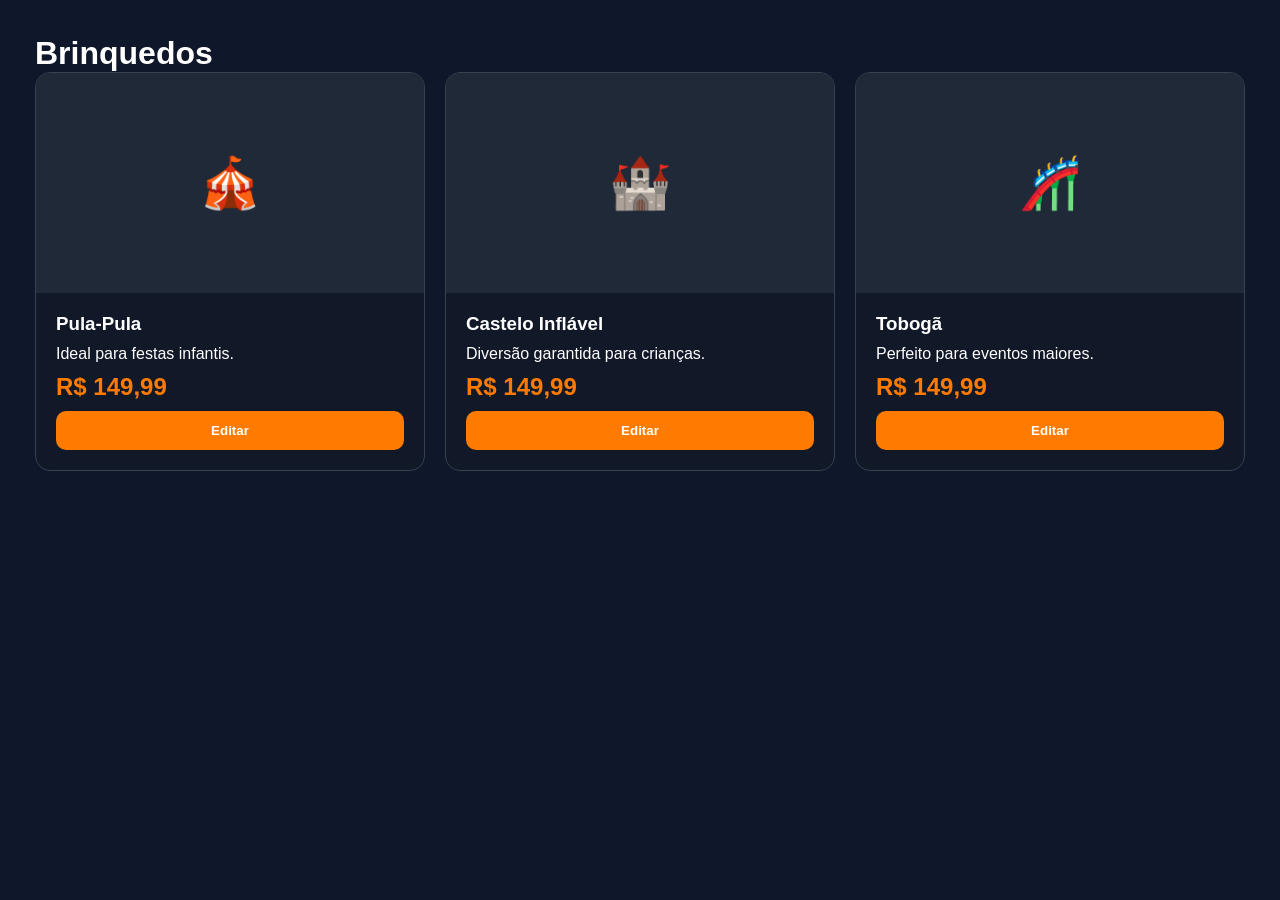
==== brinquedos.html @ 1e8c8607 "Create brinquedos.html" ====
<!DOCTYPE html>
<html lang="pt-BR">
<head>
<meta charset="UTF-8">
<meta name="viewport" content="width=device-width, initial-scale=1.0">

<title>Brinquedos - Encanto Kids</title>

<link rel="stylesheet" href="css/dashboard.css">

<style>

.cards-brinquedos{
    display:grid;
    grid-template-columns:repeat(auto-fit,minmax(280px,1fr));
    gap:20px;
}

.brinquedo-card{
    background:#111827;
    border:1px solid #374151;
    border-radius:15px;
    overflow:hidden;
}

.brinquedo-img{
    height:220px;
    background:#1f2937;
    display:flex;
    justify-content:center;
    align-items:center;
    font-size:50px;
}

.brinquedo-info{
    padding:20px;
}

.brinquedo-info h3{
    margin-bottom:10px;
}

.valor{
    color:#ff7b00;
    font-size:24px;
    font-weight:bold;
    margin:10px 0;
}

.btn{
    width:100%;
    padding:12px;
    border:none;
    border-radius:10px;
    background:#ff7b00;
    color:white;
    font-weight:bold;
    cursor:pointer;
}

</style>

</head>
<body>

<div class="content">

    <h1>Brinquedos</h1>

    <div class="cards-brinquedos">

        <div class="brinquedo-card">

            <div class="brinquedo-img">
                🎪
            </div>

            <div class="brinquedo-info">

                <h3>Pula-Pula</h3>

                <p>Ideal para festas infantis.</p>

                <div class="valor">
                    R$ 149,99
                </div>

                <button class="btn">
                    Editar
                </button>

            </div>

        </div>

        <div class="brinquedo-card">

            <div class="brinquedo-img">
                🏰
            </div>

            <div class="brinquedo-info">

                <h3>Castelo Inflável</h3>

                <p>Diversão garantida para crianças.</p>

                <div class="valor">
                    R$ 149,99
                </div>

                <button class="btn">
                    Editar
                </button>

            </div>

        </div>

        <div class="brinquedo-card">

            <div class="brinquedo-img">
                🎢
            </div>

            <div class="brinquedo-info">

                <h3>Tobogã</h3>

                <p>Perfeito para eventos maiores.</p>

                <div class="valor">
                    R$ 149,99
                </div>

                <button class="btn">
                    Editar
                </button>

            </div>

        </div>

    </div>

</div>

</body>
</html>
---- css/dashboard.css ----
*{
margin:0;
padding:0;
box-sizing:border-box;
font-family:'Segoe UI',sans-serif;
}

body{
background:#0f172a;
display:flex;
min-height:100vh;
color:white;
}

.sidebar{
width:280px;
background:#111827;
padding:25px;
border-right:1px solid #1f2937;
}

.logo{
display:flex;
align-items:center;
gap:15px;
margin-bottom:40px;
}

.logo i{
font-size:40px;
color:#f97316;
}

.logo h2{
color:white;
}

.logo p{
color:#9ca3af;
font-size:13px;
}

.menu{
display:flex;
flex-direction:column;
gap:10px;
}

.menu a{
text-decoration:none;
color:white;
padding:15px;
border-radius:12px;
display:flex;
align-items:center;
gap:12px;
transition:0.3s;
}

.menu a:hover,
.menu .active{
background:#f97316;
}

.content{
flex:1;
padding:35px;
}

header{
display:flex;
justify-content:space-between;
align-items:center;
margin-bottom:35px;
}

header h1{
font-size:32px;
}

header p{
color:#9ca3af;
}

.user{
background:#111827;
padding:12px 20px;
border-radius:12px;
display:flex;
align-items:center;
gap:10px;
}

.cards{
display:grid;
grid-template-columns:repeat(4,1fr);
gap:20px;
margin-bottom:30px;
}

.card{
background:#111827;
padding:25px;
border-radius:18px;
border:1px solid #1f2937;
}

.card h3{
color:#9ca3af;
margin-bottom:15px;
}

.card h2{
color:#f97316;
font-size:30px;
}

.table-box{
background:#111827;
padding:25px;
border-radius:18px;
border:1px solid #1f2937;
}

.table-box h2{
margin-bottom:20px;
}

table{
width:100%;
border-collapse:collapse;
}

th{
text-align:left;
padding:15px;
color:#f97316;
}

td{
padding:15px;
border-top:1px solid #1f2937;
}

.status-ok{
background:#10b981;
padding:8px 12px;
border-radius:20px;
}

.status-pendente{
background:#f97316;
padding:8px 12px;
border-radius:20px;
}

@media(max-width:1200px){
.cards{
grid-template-columns:repeat(2,1fr);
}
}

@media(max-width:768px){

.sidebar{
display:none;
}

.cards{
grid-template-columns:1fr;
}

header{
flex-direction:column;
align-items:flex-start;
gap:15px;
}

}
.topo-reservas{
display:flex;
justify-content:space-between;
align-items:center;
margin-bottom:20px;
gap:15px;
}

.topo-reservas input{
flex:1;
padding:12px;
border:none;
border-radius:10px;
background:#1f2937;
color:white;
}

.topo-reservas button{
padding:12px 20px;
border:none;
border-radius:10px;
background:#ff7b00;
color:white;
font-weight:bold;
cursor:pointer;
}

.topo-reservas button:hover{
opacity:.9;
}
.formulario{
    max-width:700px;
    background:#111827;
    padding:25px;
    border-radius:15px;
    border:1px solid #374151;

    display:flex;
    flex-direction:column;
    gap:12px;
}

.formulario label{
    font-weight:bold;
}

.formulario input,
.formulario select{
    padding:12px;
    border:none;
    border-radius:10px;
    background:#1f2937;
    color:white;
}

.formulario button{
    margin-top:10px;
    padding:14px;
    border:none;
    border-radius:10px;
    background:#ff7b00;
    color:white;
    font-weight:bold;
    cursor:pointer;
}
.topo-clientes{
    display:flex;
    justify-content:space-between;
    gap:15px;
    margin-bottom:20px;
}

.topo-clientes input{
    flex:1;
    padding:12px;
    border:none;
    border-radius:10px;
    background:#1f2937;
    color:white;
}

.topo-clientes button{
    padding:12px 20px;
    border:none;
    border-radius:10px;
    background:#ff7b00;
    color:white;
    font-weight:bold;
    cursor:pointer;
}

textarea{
    min-height:100px;
    padding:12px;
    border:none;
    border-radius:10px;
    background:#1f2937;
    color:white;
    resize:vertical;
}
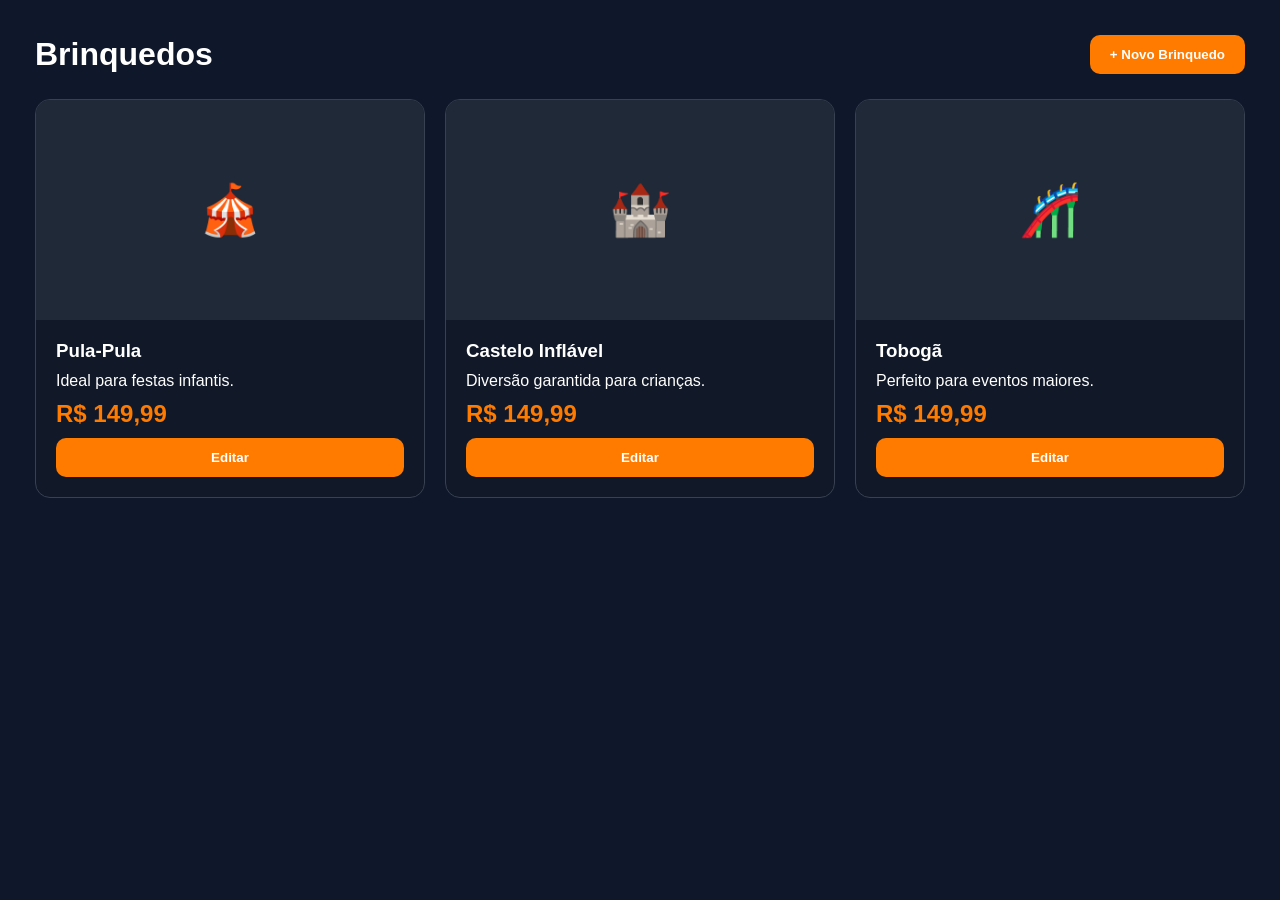
==== commit 8cd9fd37: "Update brinquedos.html" ====
--- a/brinquedos.html
+++ b/brinquedos.html
@@ -9,6 +9,23 @@
 <link rel="stylesheet" href="css/dashboard.css">
 
 <style>
+
+.topo-brinquedos{
+    display:flex;
+    justify-content:space-between;
+    align-items:center;
+    margin-bottom:25px;
+}
+
+.topo-brinquedos button{
+    background:#ff7b00;
+    color:white;
+    border:none;
+    padding:12px 20px;
+    border-radius:10px;
+    cursor:pointer;
+    font-weight:bold;
+}
 
 .cards-brinquedos{
     display:grid;
@@ -65,7 +82,15 @@
 
 <div class="content">
 
-    <h1>Brinquedos</h1>
+    <div class="topo-brinquedos">
+
+        <h1>Brinquedos</h1>
+
+        <a href="novo-brinquedo.html">
+            <button>+ Novo Brinquedo</button>
+        </a>
+
+    </div>
 
     <div class="cards-brinquedos">
 
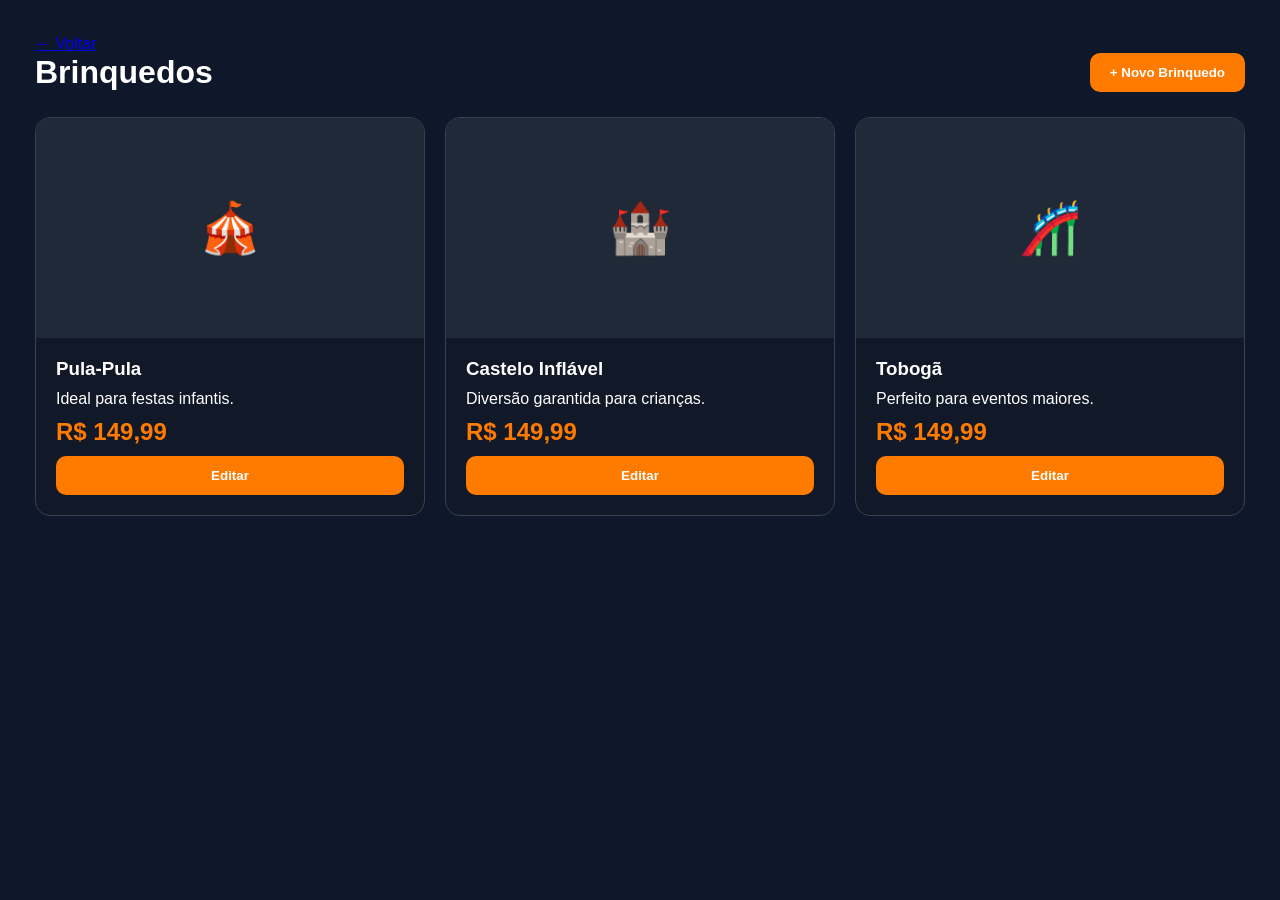
==== commit 986f654e: "Update brinquedos.html" ====
--- a/brinquedos.html
+++ b/brinquedos.html
@@ -80,7 +80,11 @@
 </head>
 <body>
 
-<div class="content">
+    <div class="content">
+
+    <a href="javascript:history.back()" class="btn-voltar">
+        ← Voltar
+    </a>
 
     <div class="topo-brinquedos">
 
--- a/css/dashboard.css
+++ b/css/dashboard.css
@@ -277,3 +277,19 @@
     color:white;
     resize:vertical;
 }
+.topo-brinquedos{
+    display:flex;
+    justify-content:space-between;
+    align-items:center;
+    margin-bottom:25px;
+}
+
+.topo-brinquedos button{
+    background:#ff7b00;
+    color:white;
+    border:none;
+    padding:12px 20px;
+    border-radius:10px;
+    cursor:pointer;
+    font-weight:bold;
+}
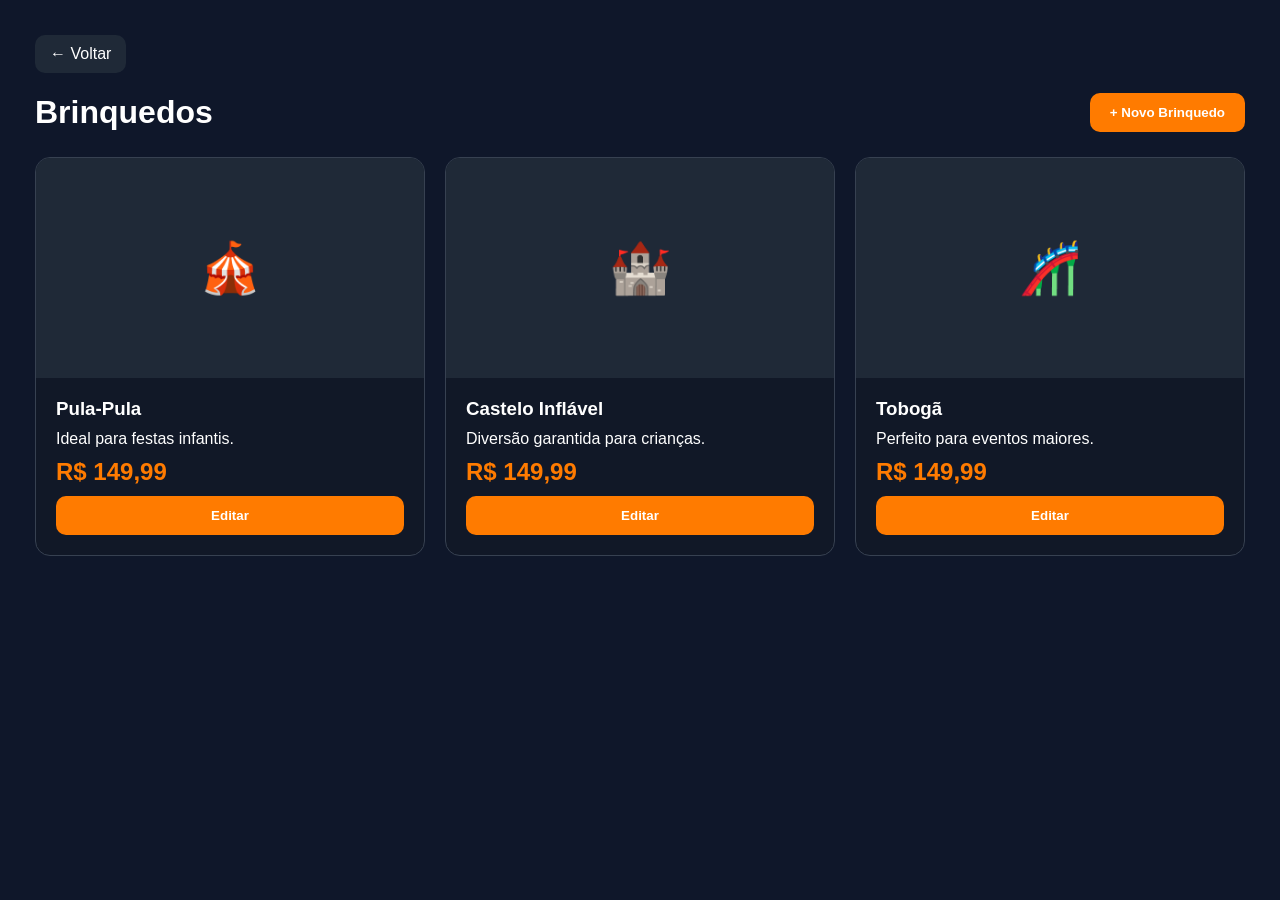
==== commit b2cc1667: "Update brinquedos.html" ====
--- a/brinquedos.html
+++ b/brinquedos.html
@@ -9,6 +9,9 @@
 <link rel="stylesheet" href="css/dashboard.css">
 
 <style>
+    
+<script src="https://cdn.jsdelivr.net/npm/@supabase/supabase-js@2"></script>
+<script src="js/supabase.js"></script>
 
 .topo-brinquedos{
     display:flex;
--- a/css/dashboard.css
+++ b/css/dashboard.css
@@ -293,3 +293,17 @@
     cursor:pointer;
     font-weight:bold;
 }
+.btn-voltar{
+    display:inline-block;
+    margin-bottom:20px;
+    padding:10px 15px;
+    background:#1f2937;
+    color:white;
+    text-decoration:none;
+    border-radius:10px;
+    transition:.3s;
+}
+
+.btn-voltar:hover{
+    background:#ff7b00;
+}
